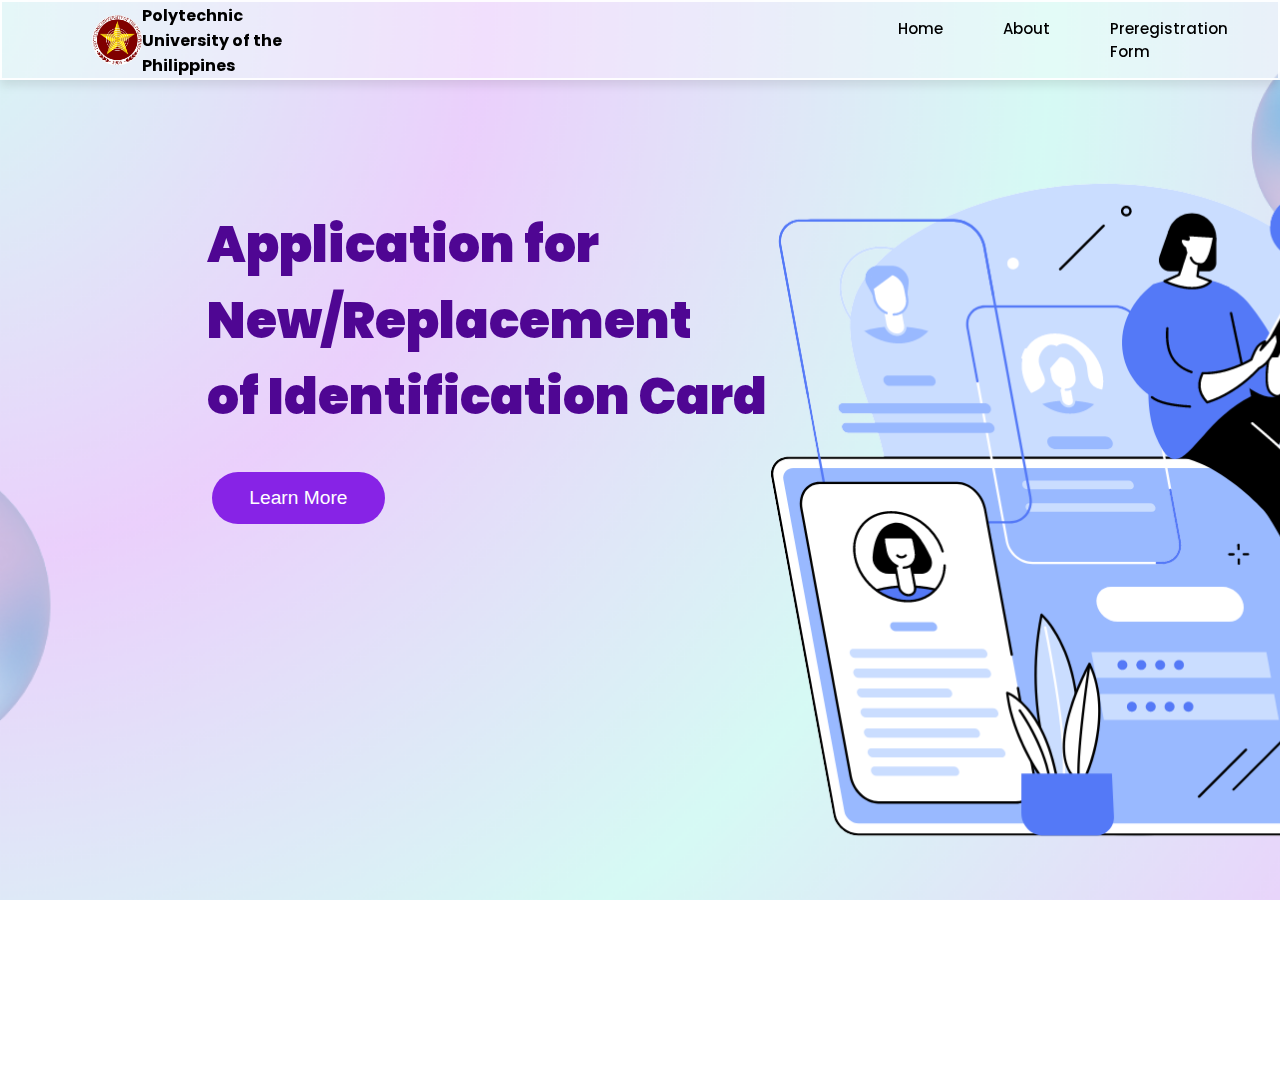
==== index.html @ 7e0de0c0 "Add files via upload" ====
<!DOCTYPE html>
<html lang="en">
<head>
    <meta charset="UTF-8">
    <meta name="viewport" content="width=device-width, initial-scale=1.0">
    <title>Application for New/Replacement of ID</title>
    <link rel="stylesheet" href="style.css">
    <link rel="stylesheet" href="https://cdnjs.cloudflare.com/ajax/libs/font-awesome/6.1.1/css/all.min.css">
    <link rel="icon" href="images/PUPLogo.png" type="image">
</head>
<body>
    <div class="navbar">
        <nav>
            <img src="images/PUPLogo.png" alt="logo" class="logo" width="50" height="50">
            <p class="navtitle">Polytechnic University of the Philippines</p>
            <ul>
                <li><a href="index.html">Home</a></li>
                <li><a href="about.html">About</a></li>
                <li><a href="idform.html">Preregistration Form</a></li>
            </ul>
        </nav>
    </div>
    <div class="hero-content">
        <img src="images/homebg2.png" alt="" class="homebg-hero">
        <h1 class="title-hero">Application for New/Replacement<br>of Identification Card</h1>
        <button type="button" onclick="location.href='about.html'">Learn More</button>
    </div>

    
</body>
</html>
---- style.css ----
@import url('https://fonts.googleapis.com/css2?family=Paprika&family=Poppins:wght@100;200;400&family=Work+Sans:wght@100;200;300;600&display=swap');

*{
    
    margin: 0;
    padding: 0;
    list-style-type: none;
    box-sizing: border-box;
    text-decoration: none;
}

.logo{
    margin-left: 10vh;
    cursor: pointer;
    display: flex;
}

body{
    width: 100%;
    background-image: url(images/bg.png);
    min-height: 100vh;
    background-size: cover;
    background-repeat: no-repeat;background-position: center;

}

.navbar{
    background-color:rgba(255, 255, 255, 0.334);;
    border: 2px solid rgba(255,255,255,0.9);
    box-shadow: 0 5px 10px rgba(0,0,0,0.1);
    width: 100%;
    height: 5rem;
    top: 0;
    z-index: 11;
    position: fixed;
    display: flex;
}

nav{
    height: 100%;
    display: flex;
    justify-content: space-between;
    align-items: center;
    margin-right: 20px;
}

.navtitle{
    margin-right: 60vh;
    cursor: pointer;
    display: flex;
    font-weight: bold;
    color: black;
    font-family: 'Poppins', sans-serif;

}

nav ul{
    display: flex;
}

nav ul li a{
    display: inline-block;
    font-size: 15px;
    position: relative;
    margin: 0 30px;
    font-weight: 500;
    color: black;
    font-family: 'Poppins', sans-serif;
}


nav ul li a::after{
    border-radius: 3px;
    content: "";
    position: absolute;
    background-color:#40ff;
    height: 3px;
    width: 0;
    left: 0;
    bottom: -5px;
    transition: 0.3s;
}

nav ul li a:hover:after{
    width: 100%;
}

.hero-content{
    max-width: 1350px;
    padding: 15%;
}

.homebg-hero{
    max-width: 1350px;
    height: 110%;
    left: 45%;
    top: 90px;
    position: absolute;
    padding-left: 15%;
    padding-bottom: 15%;
    cursor: pointer;
    transition: all .38s ease;
}

.title-hero{
    padding: 15px;
    border-radius: 15px;
    position: absolute;
    padding-right: 250px;
    font-family: 'Poppins', cursive;
    color: rgb(79, 6, 147);
    font-size: 50px;
    font-weight: 1000;
}

.homebg-hero:hover{
    transform: translateY(-5px);
    cursor: pointer;
}

.hero-content button{
    transition: all .38s ease;
    padding: 15px 0;
    background: #8723e6;
    color: #fff;
    font-size: 1.2em;
    border: 0;
    outline: none;
    cursor: pointer;
    width: 9em;
    margin-top: 280px;
    margin-left: 20px;
    border-radius:2em;
}

.hero-content button:hover{
    background-color: #d262ed;
    transform: translateY(-8px);
}

@media(max-width:900px){
    body{
        background-image: url(images/bg.png);
        min-height: 100vh;
        background-size: cover;
        background-repeat: no-repeat;background-position: center;
    }

    .navbar{
        padding: 0 30px;
    }

    .homebg-hero{
        width: 55vh;
        height: 65vh;
    }

    .title-hero{
        font-size: 20px;
        margin-top: 50px;
    }

    .hero-content button{
        margin-top: 150px;
    }
    
}
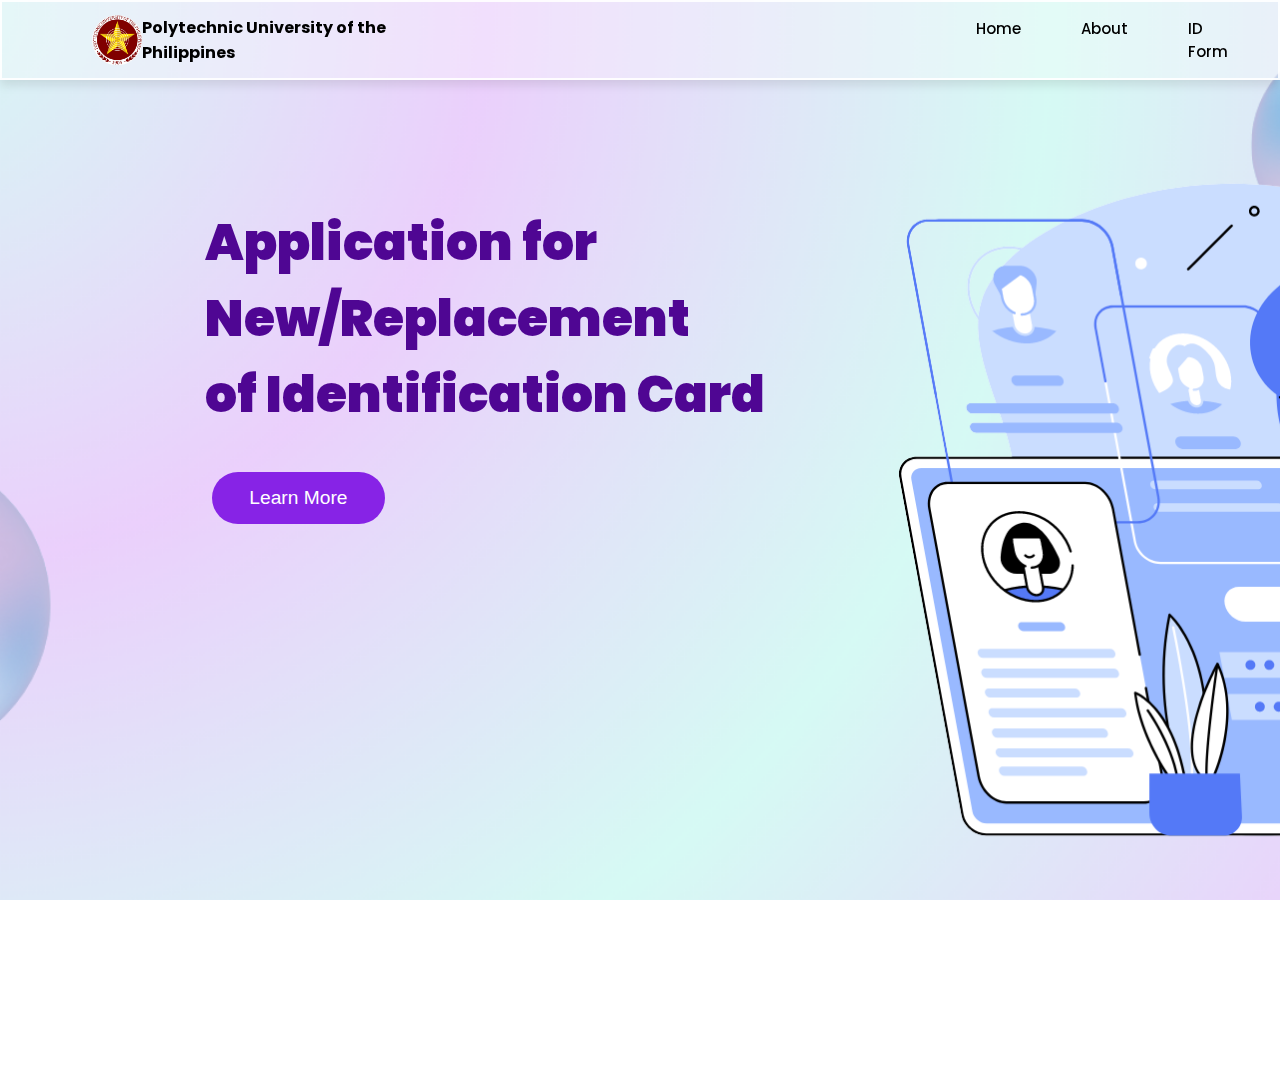
==== commit 3dea595d: "Add files via upload" ====
--- a/index.html
+++ b/index.html
@@ -16,7 +16,7 @@
             <ul>
                 <li><a href="index.html">Home</a></li>
                 <li><a href="about.html">About</a></li>
-                <li><a href="idform.html">Preregistration Form</a></li>
+                <li><a href="idform.html">ID Form</a></li>
             </ul>
         </nav>
     </div>
--- a/style.css
+++ b/style.css
@@ -91,9 +91,9 @@
 }
 
 .homebg-hero{
-    max-width: 1350px;
+    max-width: 1340px;
     height: 110%;
-    left: 45%;
+    left: 55%;
     top: 90px;
     position: absolute;
     padding-left: 15%;
@@ -103,7 +103,7 @@
 }
 
 .title-hero{
-    padding: 15px;
+    padding: 13px;
     border-radius: 15px;
     position: absolute;
     padding-right: 250px;
